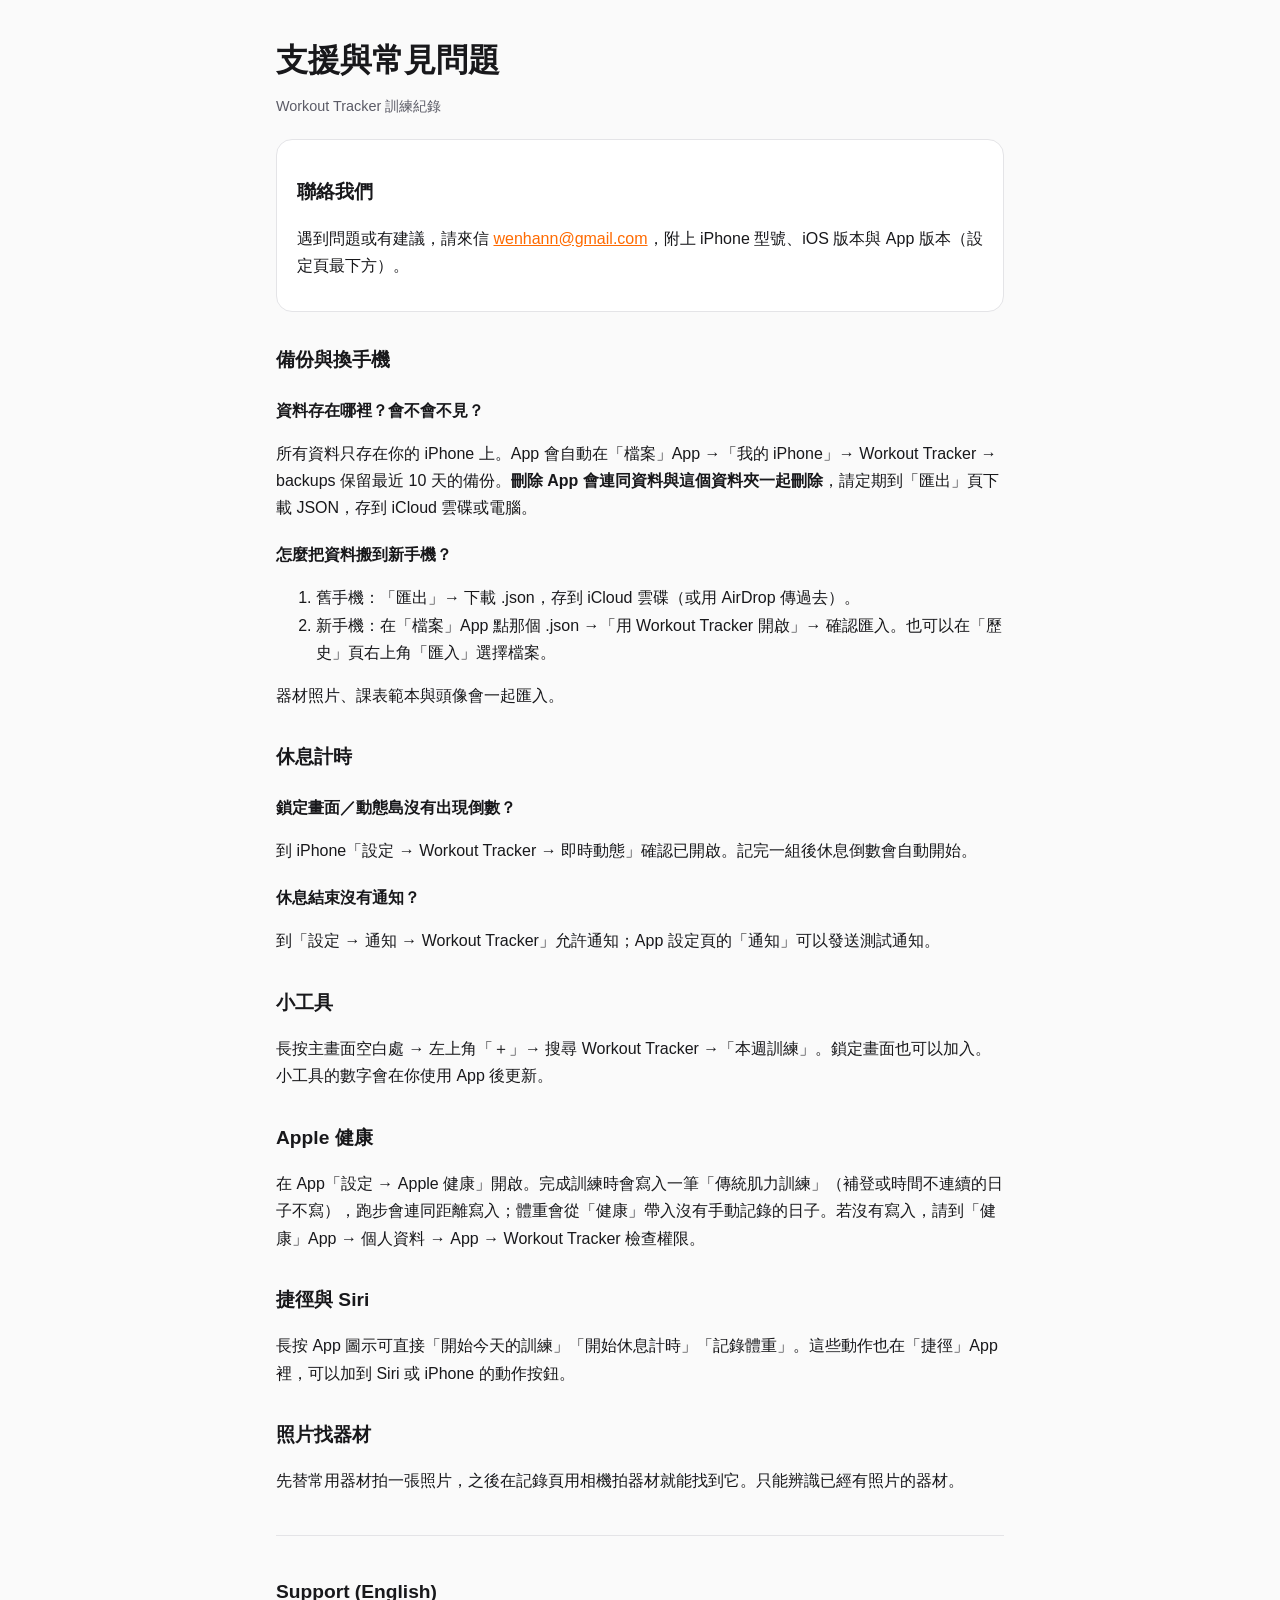
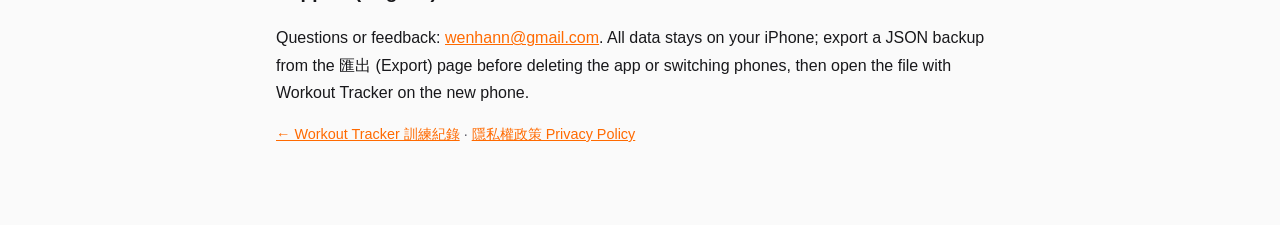
==== support.html @ a1db769c "Privacy policy and support pages for Workout Tracker Co-Authored-By: Claude Opus 5.5 <noreply@anthro" ====
<!doctype html>
<html lang="zh-Hant">
<head>
<meta charset="utf-8"><meta name="viewport" content="width=device-width, initial-scale=1">
<title>支援｜Workout Tracker 訓練紀錄</title>
<link rel="stylesheet" href="style.css">
</head>
<body><main>
<h1>支援與常見問題</h1>
<p class="muted">Workout Tracker 訓練紀錄</p>

<div class="card">
<h2>聯絡我們</h2>
<p>遇到問題或有建議，請來信 <a href="mailto:wenhann@gmail.com">wenhann@gmail.com</a>，附上 iPhone 型號、iOS 版本與 App 版本（設定頁最下方）。</p>
</div>

<h2>備份與換手機</h2>
<h3>資料存在哪裡？會不會不見？</h3>
<p>所有資料只存在你的 iPhone 上。App 會自動在「檔案」App →「我的 iPhone」→ Workout Tracker → backups 保留最近 10 天的備份。<strong>刪除 App 會連同資料與這個資料夾一起刪除</strong>，請定期到「匯出」頁下載 JSON，存到 iCloud 雲碟或電腦。</p>
<h3>怎麼把資料搬到新手機？</h3>
<ol>
  <li>舊手機：「匯出」→ 下載 .json，存到 iCloud 雲碟（或用 AirDrop 傳過去）。</li>
  <li>新手機：在「檔案」App 點那個 .json →「用 Workout Tracker 開啟」→ 確認匯入。也可以在「歷史」頁右上角「匯入」選擇檔案。</li>
</ol>
<p>器材照片、課表範本與頭像會一起匯入。</p>

<h2>休息計時</h2>
<h3>鎖定畫面／動態島沒有出現倒數？</h3>
<p>到 iPhone「設定 → Workout Tracker → 即時動態」確認已開啟。記完一組後休息倒數會自動開始。</p>
<h3>休息結束沒有通知？</h3>
<p>到「設定 → 通知 → Workout Tracker」允許通知；App 設定頁的「通知」可以發送測試通知。</p>

<h2>小工具</h2>
<p>長按主畫面空白處 → 左上角「＋」→ 搜尋 Workout Tracker →「本週訓練」。鎖定畫面也可以加入。小工具的數字會在你使用 App 後更新。</p>

<h2>Apple 健康</h2>
<p>在 App「設定 → Apple 健康」開啟。完成訓練時會寫入一筆「傳統肌力訓練」（補登或時間不連續的日子不寫），跑步會連同距離寫入；體重會從「健康」帶入沒有手動記錄的日子。若沒有寫入，請到「健康」App → 個人資料 → App → Workout Tracker 檢查權限。</p>

<h2>捷徑與 Siri</h2>
<p>長按 App 圖示可直接「開始今天的訓練」「開始休息計時」「記錄體重」。這些動作也在「捷徑」App 裡，可以加到 Siri 或 iPhone 的動作按鈕。</p>

<h2>照片找器材</h2>
<p>先替常用器材拍一張照片，之後在記錄頁用相機拍器材就能找到它。只能辨識已經有照片的器材。</p>

<hr>
<h2>Support (English)</h2>
<p>Questions or feedback: <a href="mailto:wenhann@gmail.com">wenhann@gmail.com</a>. All data stays on your iPhone; export a JSON backup from the 匯出 (Export) page before deleting the app or switching phones, then open the file with Workout Tracker on the new phone.</p>
<p class="muted"><a href="index.html">← Workout Tracker 訓練紀錄</a> · <a href="privacy.html">隱私權政策 Privacy Policy</a></p>
</main></body>
</html>
---- style.css ----
:root { --bg: #0b0b10; --card: #15151d; --text: #e7e7ee; --muted: #9a9aa8; --accent: #ff6a00; --accent2: #ff2d87; --line: #262632; }
@media (prefers-color-scheme: light) { :root { --bg: #fafafa; --card: #ffffff; --text: #18181b; --muted: #5b5b66; --line: #e4e4e7; } }
* { box-sizing: border-box; }
body { margin: 0; background: var(--bg); color: var(--text); font: 16px/1.7 -apple-system, BlinkMacSystemFont, "PingFang TC", "Noto Sans TC", "Segoe UI", sans-serif; }
main { max-width: 760px; margin: 0 auto; padding: 40px 16px 64px; }
h1 { font-size: 2rem; line-height: 1.25; margin: 0 0 4px; }
h1 span { background: linear-gradient(135deg, var(--accent), var(--accent2)); -webkit-background-clip: text; background-clip: text; color: transparent; }
h2 { font-size: 1.2rem; margin: 32px 0 8px; }
h3 { font-size: 1rem; margin: 20px 0 4px; }
p, li { color: var(--text); }
.muted { color: var(--muted); font-size: .9rem; }
.card { background: var(--card); border: 1px solid var(--line); border-radius: 16px; padding: 4px 20px 16px; margin: 20px 0; }
a { color: var(--accent); }
nav { display: flex; gap: 16px; flex-wrap: wrap; margin: 16px 0 8px; }
hr { border: 0; border-top: 1px solid var(--line); margin: 40px 0; }
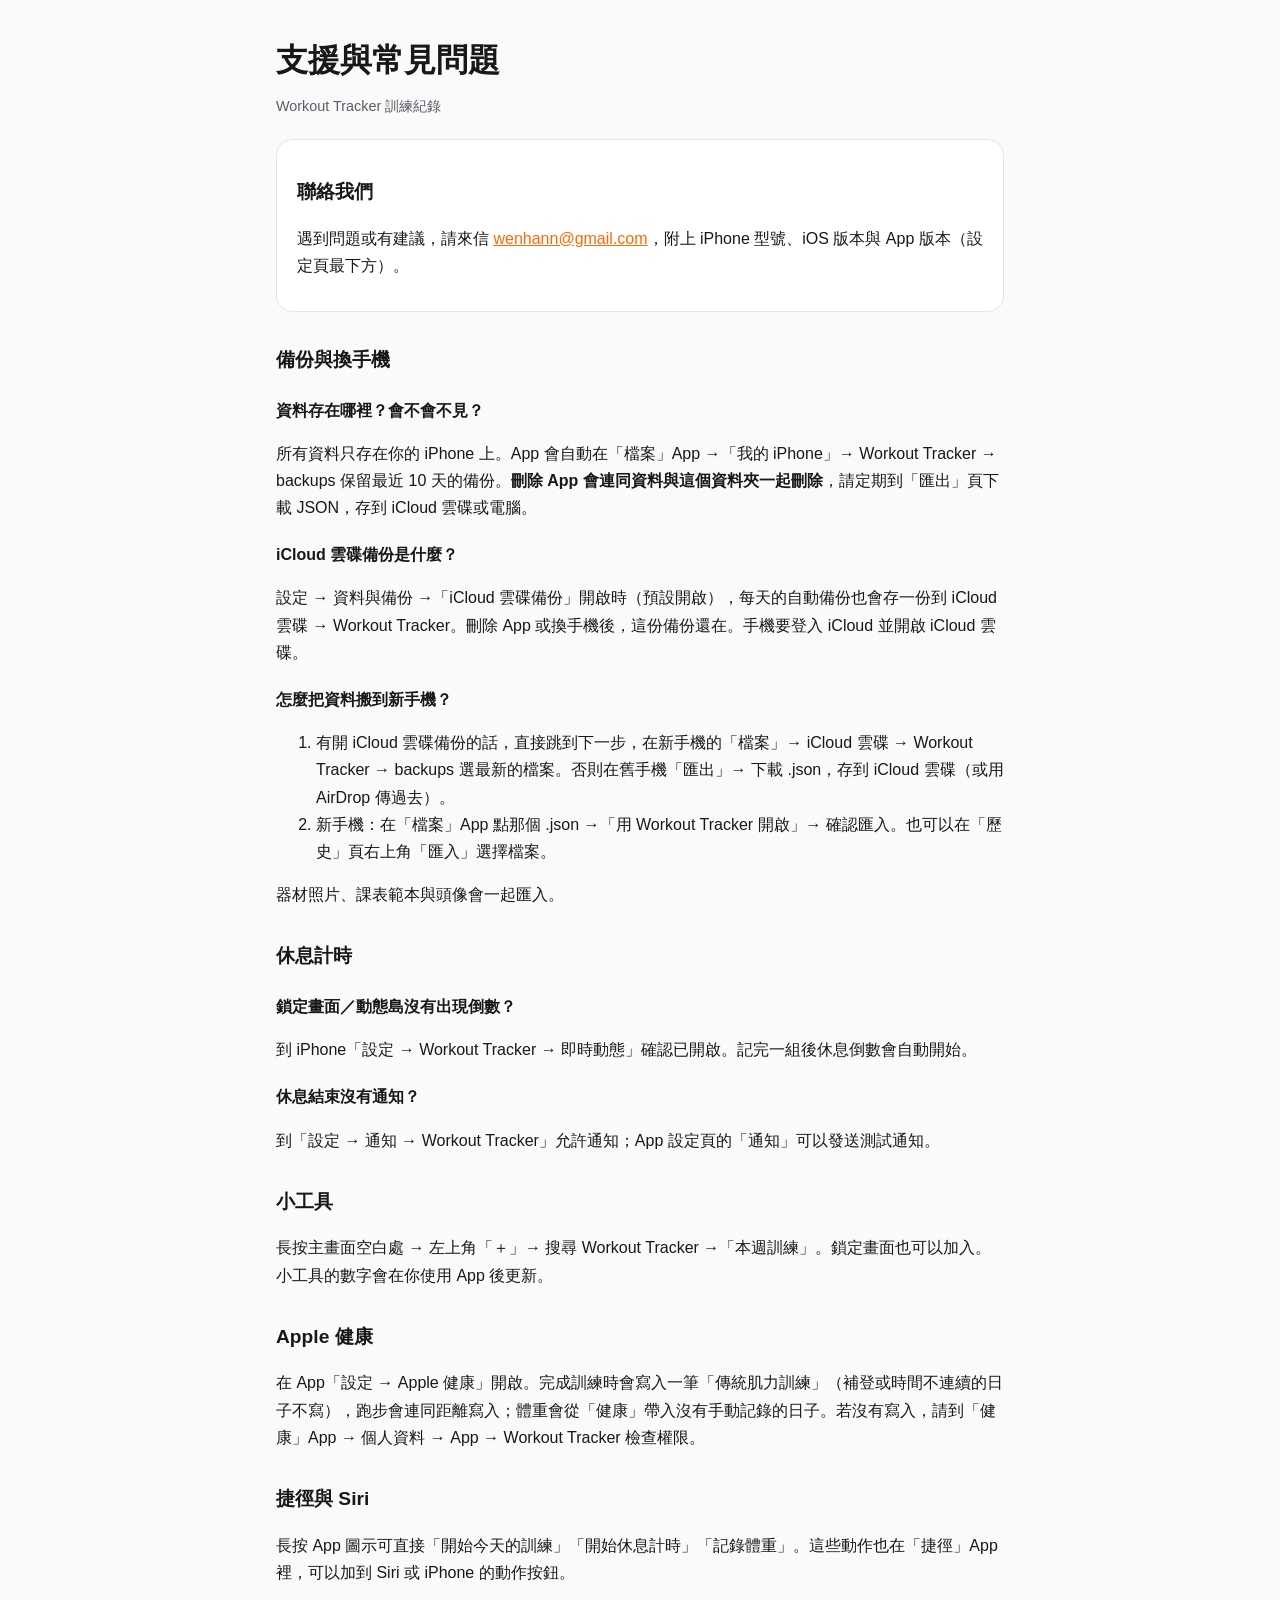
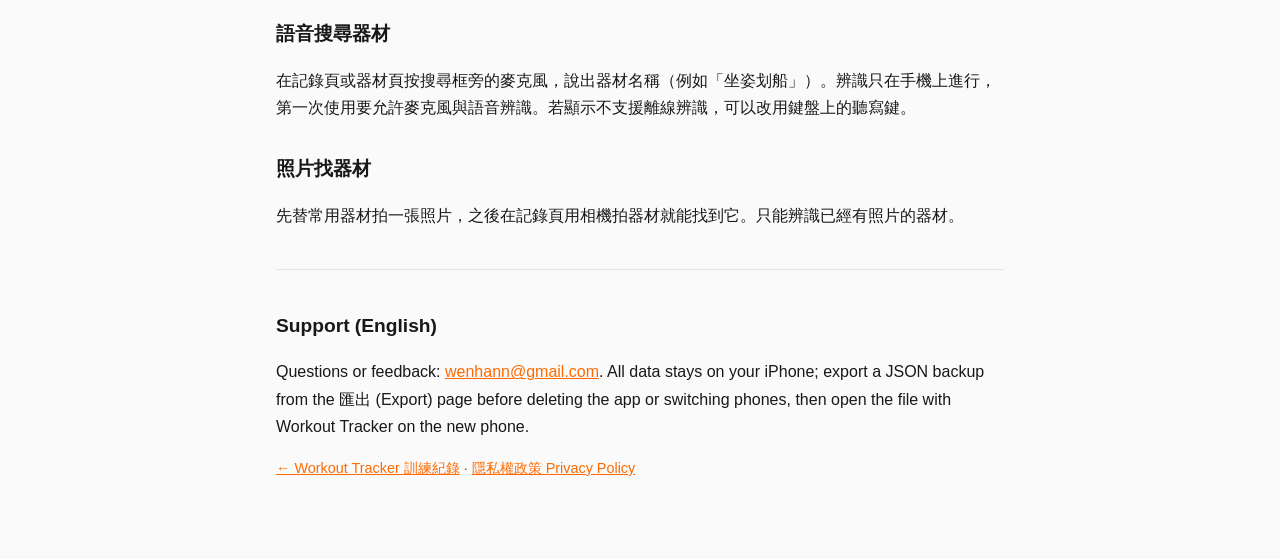
==== commit 99dd3759: "Privacy and support: iCloud Drive backup, on-device voice search Co-Authored-By: Claude Opus 5.5 <no" ====
--- a/support.html
+++ b/support.html
@@ -17,9 +17,11 @@
 <h2>備份與換手機</h2>
 <h3>資料存在哪裡？會不會不見？</h3>
 <p>所有資料只存在你的 iPhone 上。App 會自動在「檔案」App →「我的 iPhone」→ Workout Tracker → backups 保留最近 10 天的備份。<strong>刪除 App 會連同資料與這個資料夾一起刪除</strong>，請定期到「匯出」頁下載 JSON，存到 iCloud 雲碟或電腦。</p>
+<h3>iCloud 雲碟備份是什麼？</h3>
+<p>設定 → 資料與備份 →「iCloud 雲碟備份」開啟時（預設開啟），每天的自動備份也會存一份到 iCloud 雲碟 → Workout Tracker。刪除 App 或換手機後，這份備份還在。手機要登入 iCloud 並開啟 iCloud 雲碟。</p>
 <h3>怎麼把資料搬到新手機？</h3>
 <ol>
-  <li>舊手機：「匯出」→ 下載 .json，存到 iCloud 雲碟（或用 AirDrop 傳過去）。</li>
+  <li>有開 iCloud 雲碟備份的話，直接跳到下一步，在新手機的「檔案」→ iCloud 雲碟 → Workout Tracker → backups 選最新的檔案。否則在舊手機「匯出」→ 下載 .json，存到 iCloud 雲碟（或用 AirDrop 傳過去）。</li>
   <li>新手機：在「檔案」App 點那個 .json →「用 Workout Tracker 開啟」→ 確認匯入。也可以在「歷史」頁右上角「匯入」選擇檔案。</li>
 </ol>
 <p>器材照片、課表範本與頭像會一起匯入。</p>
@@ -39,6 +41,9 @@
 <h2>捷徑與 Siri</h2>
 <p>長按 App 圖示可直接「開始今天的訓練」「開始休息計時」「記錄體重」。這些動作也在「捷徑」App 裡，可以加到 Siri 或 iPhone 的動作按鈕。</p>
 
+<h2>語音搜尋器材</h2>
+<p>在記錄頁或器材頁按搜尋框旁的麥克風，說出器材名稱（例如「坐姿划船」）。辨識只在手機上進行，第一次使用要允許麥克風與語音辨識。若顯示不支援離線辨識，可以改用鍵盤上的聽寫鍵。</p>
+
 <h2>照片找器材</h2>
 <p>先替常用器材拍一張照片，之後在記錄頁用相機拍器材就能找到它。只能辨識已經有照片的器材。</p>
 
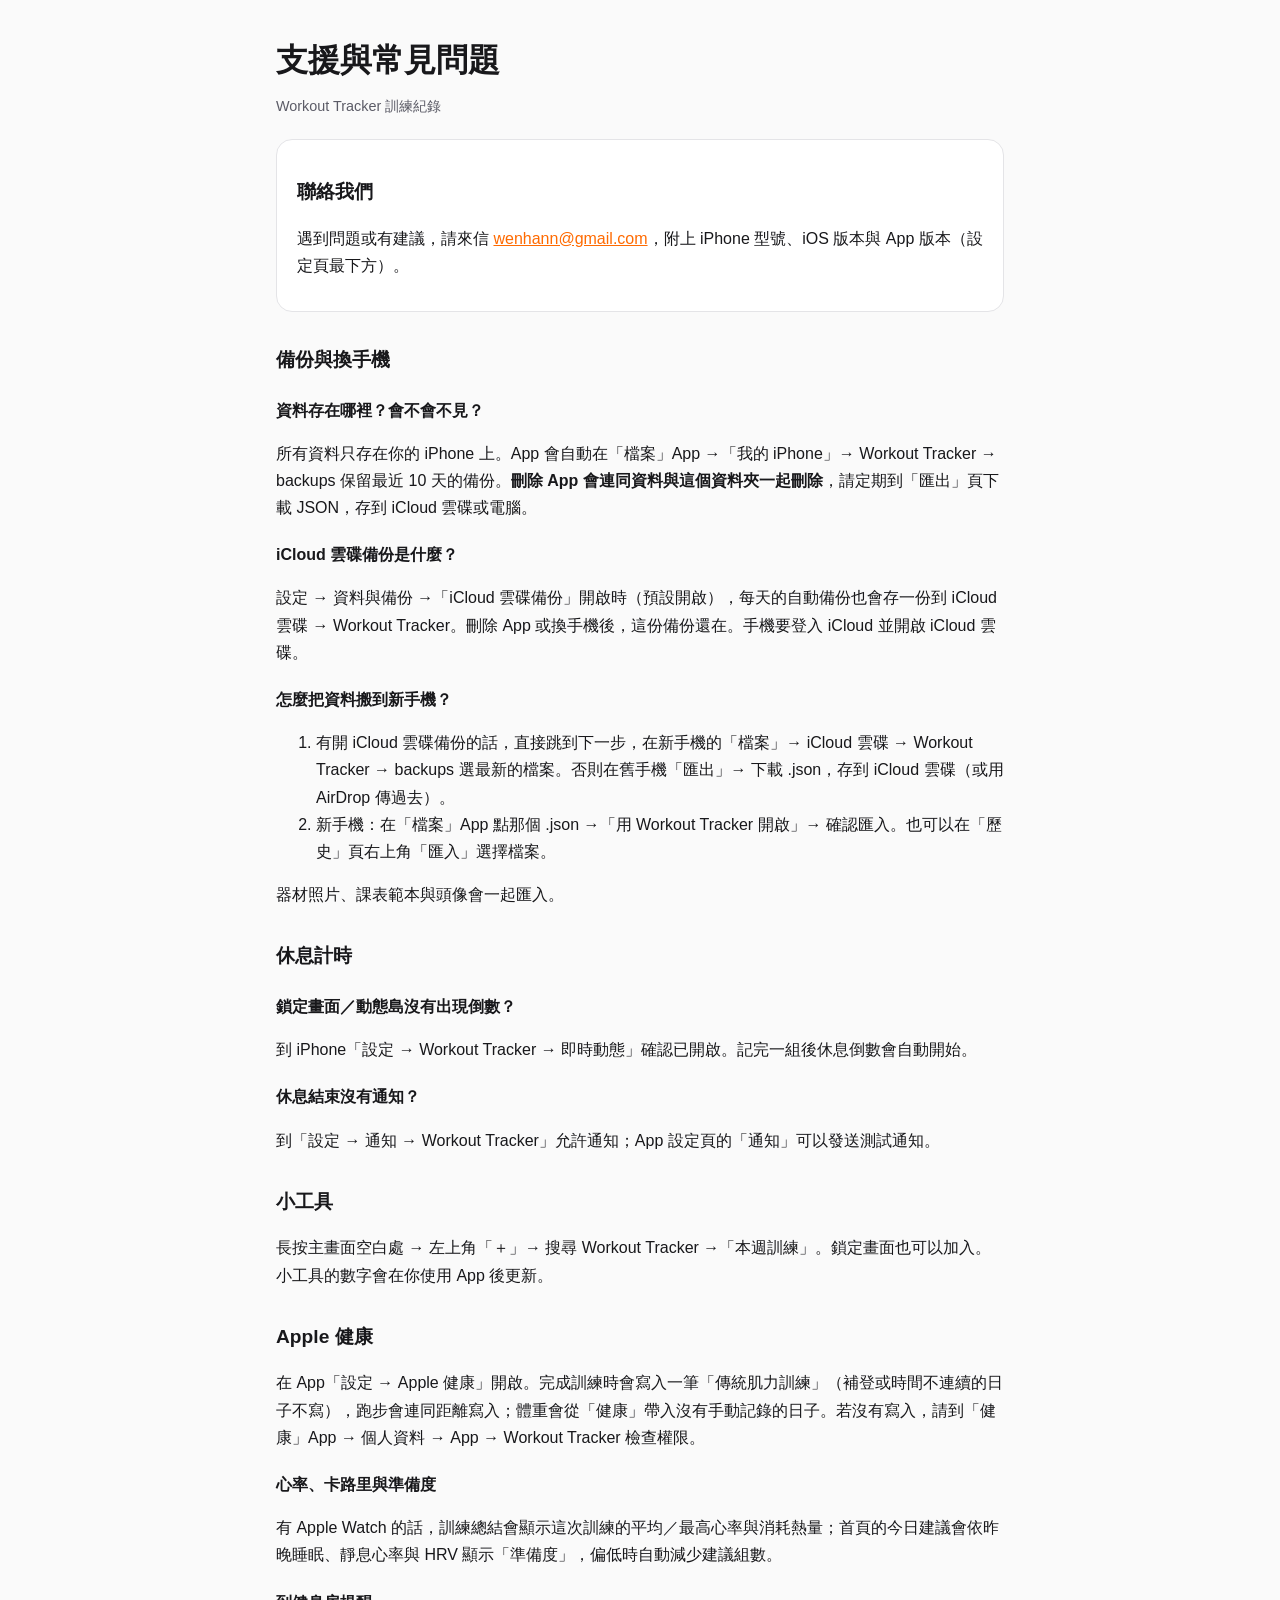
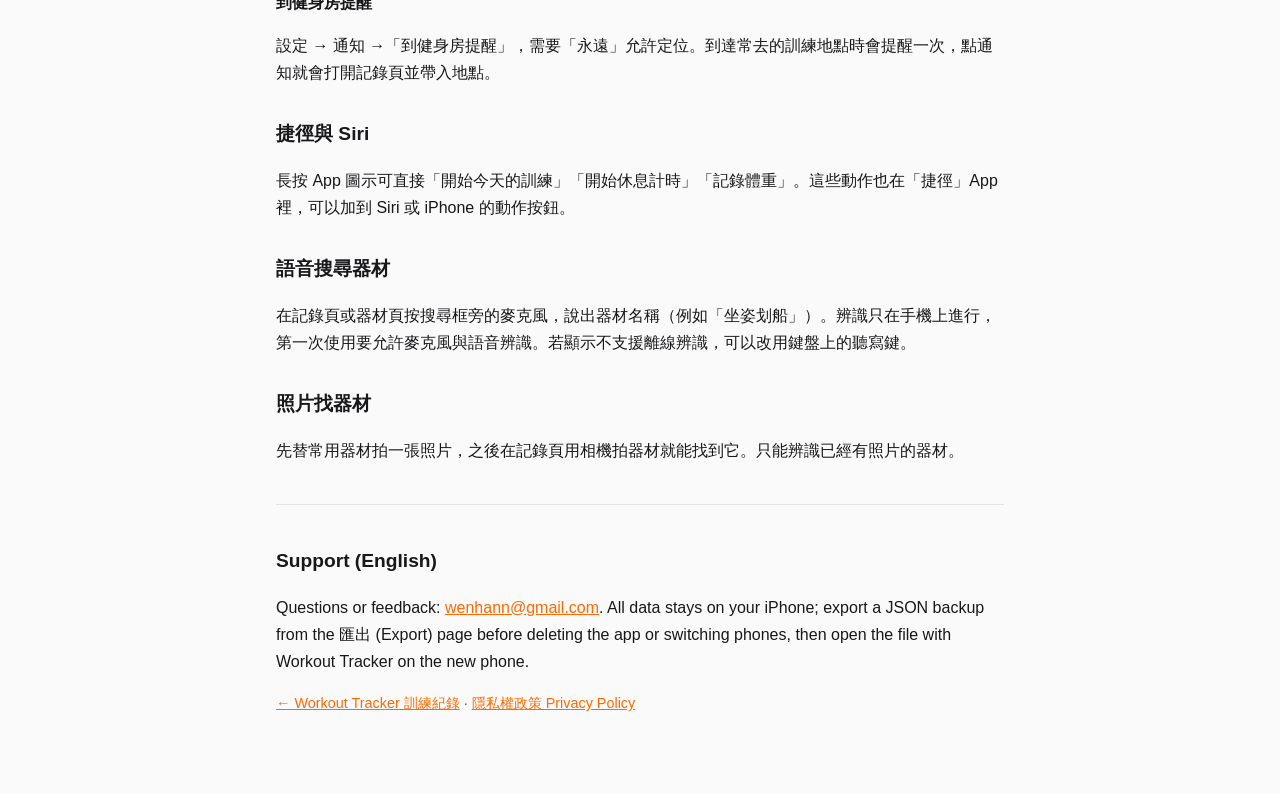
==== commit 7ecc9326: "Privacy and support: heart rate, sleep/readiness, weight write-back, gym reminders Co-Authored-By: C" ====
--- a/support.html
+++ b/support.html
@@ -38,6 +38,11 @@
 <h2>Apple 健康</h2>
 <p>在 App「設定 → Apple 健康」開啟。完成訓練時會寫入一筆「傳統肌力訓練」（補登或時間不連續的日子不寫），跑步會連同距離寫入；體重會從「健康」帶入沒有手動記錄的日子。若沒有寫入，請到「健康」App → 個人資料 → App → Workout Tracker 檢查權限。</p>
 
+<h3>心率、卡路里與準備度</h3>
+<p>有 Apple Watch 的話，訓練總結會顯示這次訓練的平均／最高心率與消耗熱量；首頁的今日建議會依昨晚睡眠、靜息心率與 HRV 顯示「準備度」，偏低時自動減少建議組數。</p>
+<h3>到健身房提醒</h3>
+<p>設定 → 通知 →「到健身房提醒」，需要「永遠」允許定位。到達常去的訓練地點時會提醒一次，點通知就會打開記錄頁並帶入地點。</p>
+
 <h2>捷徑與 Siri</h2>
 <p>長按 App 圖示可直接「開始今天的訓練」「開始休息計時」「記錄體重」。這些動作也在「捷徑」App 裡，可以加到 Siri 或 iPhone 的動作按鈕。</p>
 
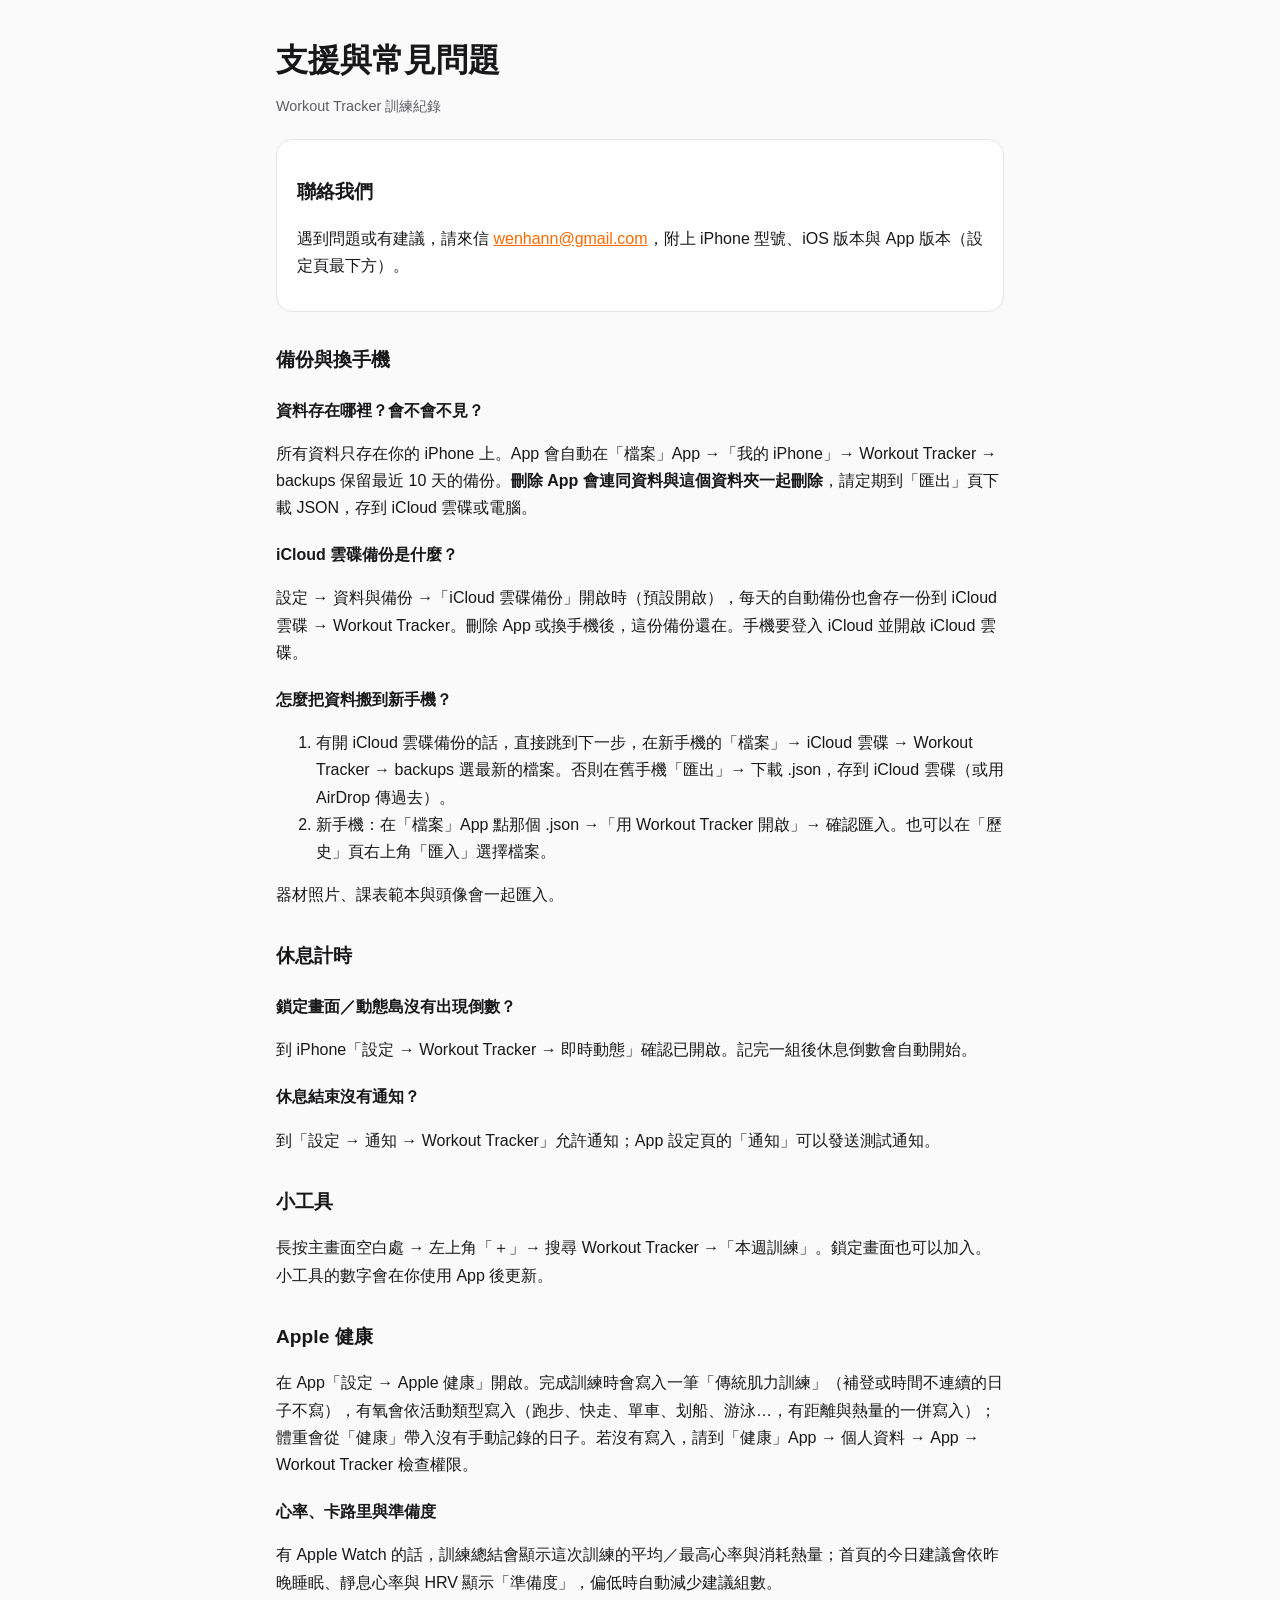
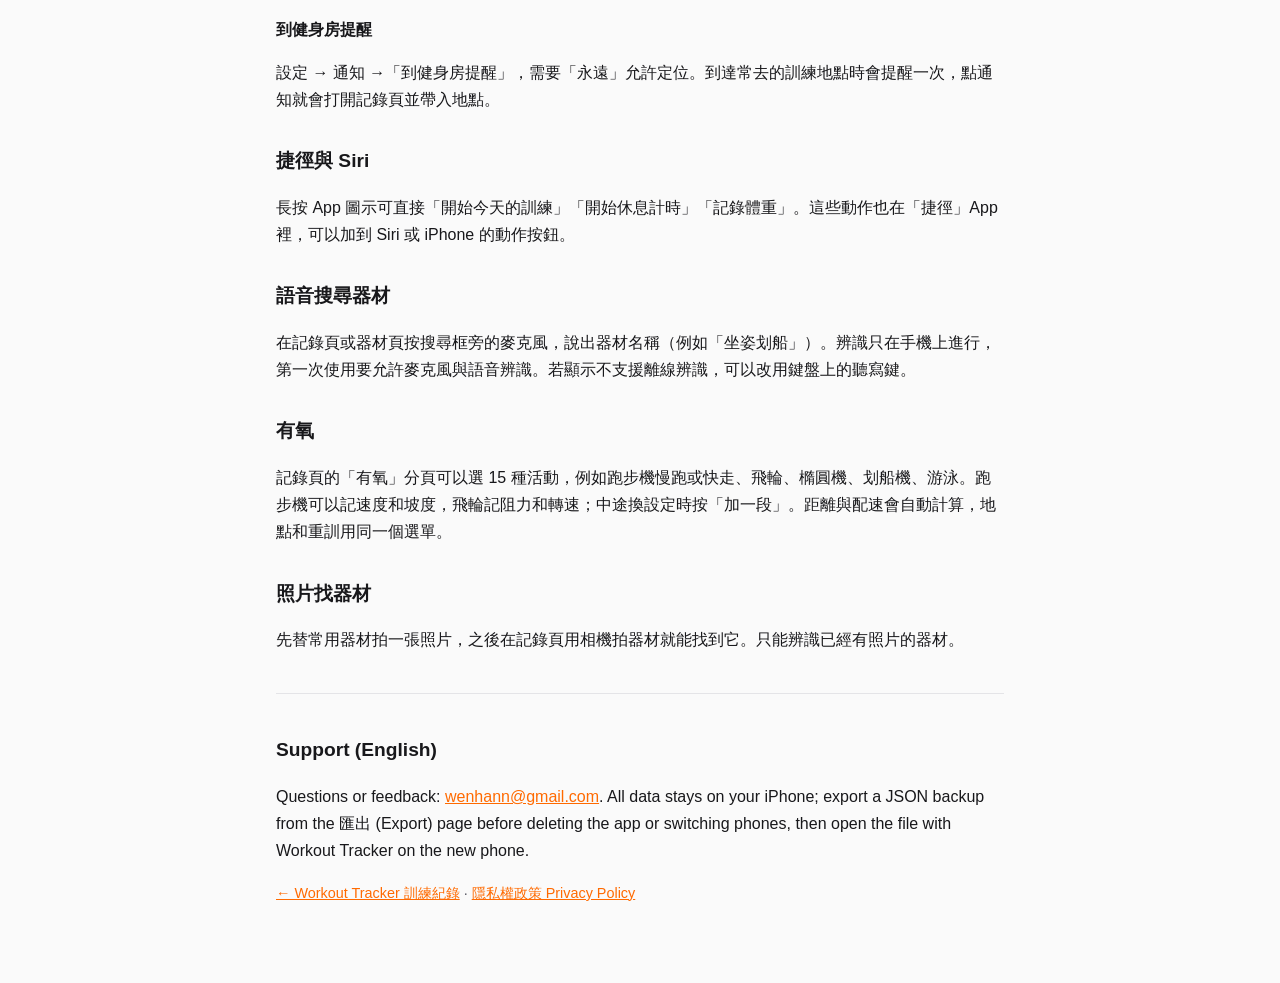
==== commit 28e67d20: "Support: cardio (有氧) logging Co-Authored-By: Claude Opus 5.5 <noreply@anthropic.com> Claude-Session:" ====
--- a/support.html
+++ b/support.html
@@ -36,7 +36,7 @@
 <p>長按主畫面空白處 → 左上角「＋」→ 搜尋 Workout Tracker →「本週訓練」。鎖定畫面也可以加入。小工具的數字會在你使用 App 後更新。</p>
 
 <h2>Apple 健康</h2>
-<p>在 App「設定 → Apple 健康」開啟。完成訓練時會寫入一筆「傳統肌力訓練」（補登或時間不連續的日子不寫），跑步會連同距離寫入；體重會從「健康」帶入沒有手動記錄的日子。若沒有寫入，請到「健康」App → 個人資料 → App → Workout Tracker 檢查權限。</p>
+<p>在 App「設定 → Apple 健康」開啟。完成訓練時會寫入一筆「傳統肌力訓練」（補登或時間不連續的日子不寫），有氧會依活動類型寫入（跑步、快走、單車、划船、游泳…，有距離與熱量的一併寫入）；體重會從「健康」帶入沒有手動記錄的日子。若沒有寫入，請到「健康」App → 個人資料 → App → Workout Tracker 檢查權限。</p>
 
 <h3>心率、卡路里與準備度</h3>
 <p>有 Apple Watch 的話，訓練總結會顯示這次訓練的平均／最高心率與消耗熱量；首頁的今日建議會依昨晚睡眠、靜息心率與 HRV 顯示「準備度」，偏低時自動減少建議組數。</p>
@@ -49,6 +49,9 @@
 <h2>語音搜尋器材</h2>
 <p>在記錄頁或器材頁按搜尋框旁的麥克風，說出器材名稱（例如「坐姿划船」）。辨識只在手機上進行，第一次使用要允許麥克風與語音辨識。若顯示不支援離線辨識，可以改用鍵盤上的聽寫鍵。</p>
 
+<h2>有氧</h2>
+<p>記錄頁的「有氧」分頁可以選 15 種活動，例如跑步機慢跑或快走、飛輪、橢圓機、划船機、游泳。跑步機可以記速度和坡度，飛輪記阻力和轉速；中途換設定時按「加一段」。距離與配速會自動計算，地點和重訓用同一個選單。</p>
+
 <h2>照片找器材</h2>
 <p>先替常用器材拍一張照片，之後在記錄頁用相機拍器材就能找到它。只能辨識已經有照片的器材。</p>
 
